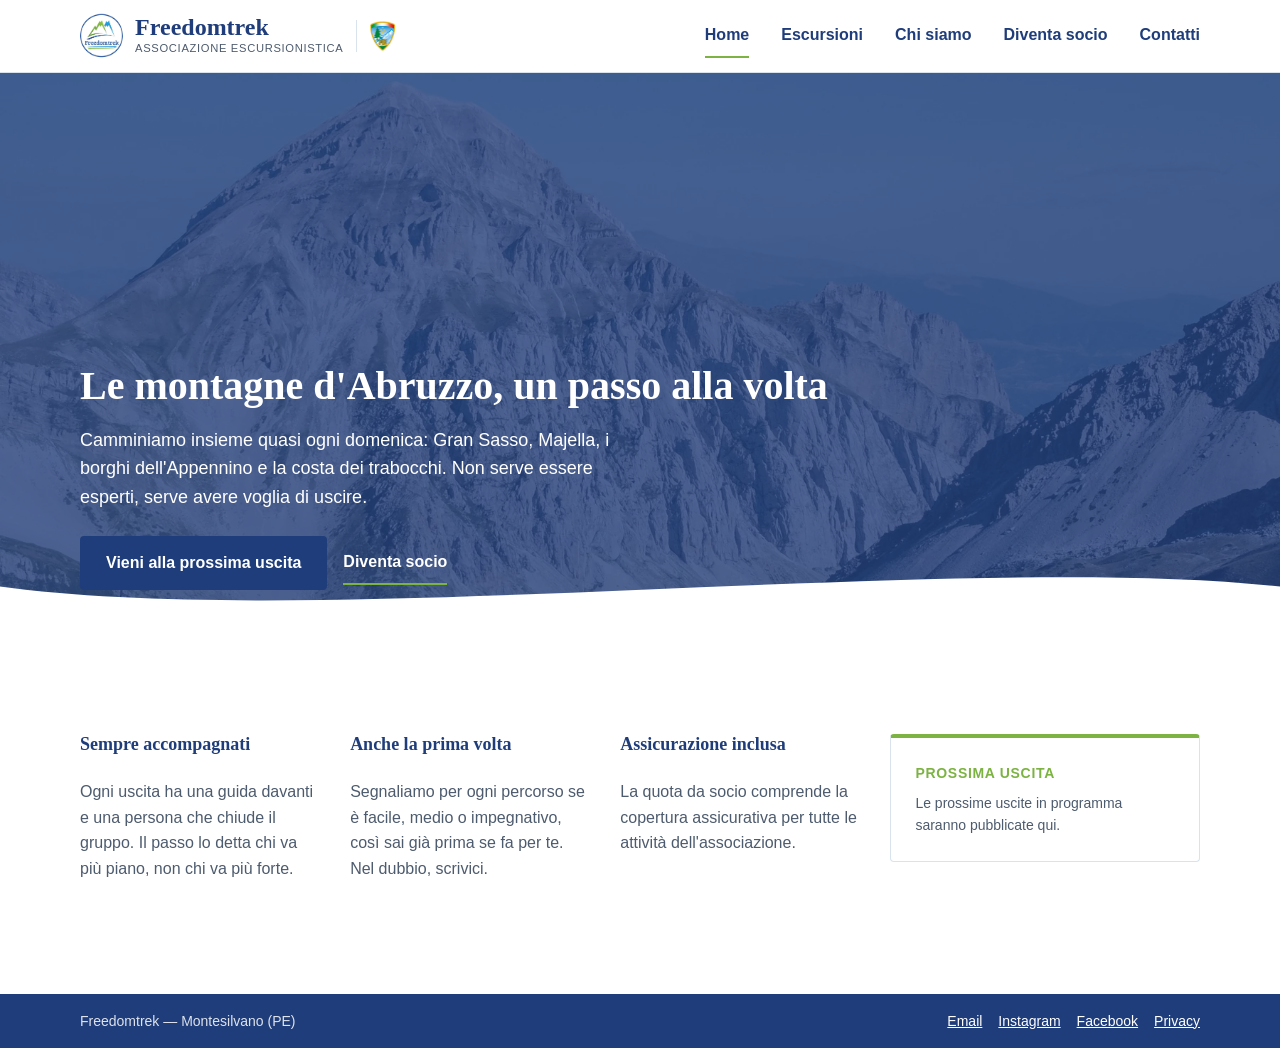
==== index.html @ 61478178 "pagine complete, hero responsive, fix layout mobile" ====
<!DOCTYPE html>
<html lang="it">
<head>
  <meta charset="UTF-8">
  <meta name="viewport" content="width=device-width, initial-scale=1.0">
  <title>Freedomtrek — Escursionismo in Abruzzo</title>
  <meta name="description" content="Freedomtrek, associazione di promozione sociale escursionistica di Montesilvano (PE). Uscite in Abruzzo tra Gran Sasso, Majella e costa dei trabocchi.">
  <link rel="stylesheet" href="style.css">
  <link rel="icon" type="image/png" href="assets/img/loghi/logo_freedomtrek.png">
  <link rel="canonical" href="https://freedomtrek.it/">
  <meta name="robots" content="index, follow">
  <meta property="og:type" content="website">
  <meta property="og:site_name" content="Freedomtrek">
  <meta property="og:locale" content="it_IT">
  <meta property="og:title" content="Freedomtrek — Escursionismo in Abruzzo">
  <meta property="og:description" content="Freedomtrek, associazione di promozione sociale escursionistica di Montesilvano (PE). Uscite in Abruzzo tra Gran Sasso, Majella e costa dei trabocchi.">
  <meta property="og:url" content="https://freedomtrek.it/">
  <meta property="og:image" content="https://freedomtrek.it/assets/img/og-home.jpg">
  <meta property="og:image:width" content="1200">
  <meta property="og:image:height" content="630">
  <meta name="twitter:card" content="summary_large_image">
  <meta name="twitter:title" content="Freedomtrek — Escursionismo in Abruzzo">
  <meta name="twitter:description" content="Freedomtrek, associazione di promozione sociale escursionistica di Montesilvano (PE). Uscite in Abruzzo tra Gran Sasso, Majella e costa dei trabocchi.">
  <meta name="twitter:image" content="https://freedomtrek.it/assets/img/og-home.jpg">
</head>
<body>

  <header class="site-header">
    <div class="container header-inner">
      <div class="brand">
        <a href="index.html" class="logo">
          <img src="assets/img/loghi/logo_freedomtrek.png" alt="Freedomtrek" width="36" height="40">
        </a>
        <a href="index.html" class="brand-text">
          <span class="brand-name">Freedomtrek</span>
          <span class="brand-tagline">Associazione escursionistica</span>
        </a>
        <span class="affiliation">
          <img src="assets/img/loghi/logo_fie.png" alt="Affiliati alla FIE, Federazione Italiana Escursionismo" width="28" height="32">
        </span>
      </div>

      <input type="checkbox" id="nav-toggle" class="nav-toggle" aria-label="Apri il menu di navigazione" aria-expanded="false">
      <label for="nav-toggle" class="nav-toggle-label">
        <span></span>
        <span></span>
        <span></span>
      </label>

      <nav class="site-nav" aria-label="Navigazione principale">
        <ul>
          <li><a href="index.html" class="is-active" aria-current="page">Home</a></li>
          <li><a href="escursioni.html">Escursioni</a></li>
          <li><a href="chi-siamo.html">Chi siamo</a></li>
          <li><a href="diventa-socio.html">Diventa socio</a></li>
          <li><a href="contatti.html">Contatti</a></li>
        </ul>
      </nav>
    </div>
  </header>

  <main>

    <section class="hero">
      <div class="hero-media">
        <img
          src="assets/img/hero-1200.webp"
          srcset="assets/img/hero-600.webp 600w, assets/img/hero-1200.webp 1200w, assets/img/hero-1800.webp 1800w"
          sizes="100vw"
          alt="Vista dall'alto su una cima rocciosa dell'Appennino abruzzese e la vallata sottostante"
          width="1200"
          height="1500"
          fetchpriority="high">
      </div>
      <div class="container hero-content">
        <h1>Le montagne d'Abruzzo, un passo alla volta</h1>
        <p class="hero-subtitle">
          Camminiamo insieme quasi ogni domenica: Gran Sasso, Majella, i
          borghi dell'Appennino e la costa dei trabocchi. Non serve essere
          esperti, serve avere voglia di uscire.
        </p>
        <div class="hero-actions">
          <a href="escursioni.html" class="btn btn-primary">Vieni alla prossima uscita</a>
          <a href="diventa-socio.html" class="link-underline">Diventa socio</a>
        </div>
      </div>
      <svg class="hero-wave" viewBox="0 0 1440 80" preserveAspectRatio="none" aria-hidden="true">
        <path d="M0,40 C360,90 1080,0 1440,40 L1440,80 L0,80 Z"></path>
      </svg>
    </section>

    <section class="section">
      <div class="container home-highlights">
        <div class="highlight-item">
          <span class="dot dot--green" aria-hidden="true"></span>
          <h2>Sempre accompagnati</h2>
          <p>
            Ogni uscita ha una guida davanti e una persona che chiude il
            gruppo. Il passo lo detta chi va più piano, non chi va più forte.
          </p>
        </div>
        <div class="highlight-item">
          <span class="dot dot--blue" aria-hidden="true"></span>
          <h2>Anche la prima volta</h2>
          <p>
            Segnaliamo per ogni percorso se è facile, medio o impegnativo,
            così sai già prima se fa per te. Nel dubbio, scrivici.
          </p>
        </div>
        <div class="highlight-item">
          <span class="dot dot--primary" aria-hidden="true"></span>
          <h2>Assicurazione inclusa</h2>
          <p>
            La quota da socio comprende la copertura assicurativa per tutte
            le attività dell'associazione.
          </p>
        </div>

        <!-- La prossima uscita in evidenza verrà popolata via JS
             leggendo i dati delle escursioni. Nessun JSON ancora presente. -->
        <div class="next-hike-card">
          <span class="next-hike-label">Prossima uscita</span>
          <div class="next-hike-details">
            <p>Le prossime uscite in programma saranno pubblicate qui.</p>
          </div>
        </div>
      </div>
    </section>

  </main>

  <footer class="site-footer">
    <div class="container footer-inner">
      <p>Freedomtrek — Montesilvano (PE)</p>
      <ul class="footer-links">
        <li><a href="mailto:freedomtrekaps23@gmail.com">Email</a></li>
        <li><a href="https://www.instagram.com/freedomtrekaps/" target="_blank" rel="noopener noreferrer">Instagram</a></li>
        <li><a href="https://www.facebook.com/profile.php?id=100091580618209" target="_blank" rel="noopener noreferrer">Facebook</a></li>
        <li><a href="privacy.html">Privacy</a></li>
      </ul>
    </div>
  </footer>

  <script type="application/ld+json">
  {
    "@context": "https://schema.org",
    "@type": "SportsOrganization",
    "name": "Freedomtrek",
    "alternateName": "Freedomtrek APS",
    "url": "https://freedomtrek.it/",
    "logo": "https://freedomtrek.it/assets/img/loghi/logo_freedomtrek.png",
    "image": "https://freedomtrek.it/assets/img/loghi/logo_freedomtrek.png",
    "email": "freedomtrekaps23@gmail.com",
    "telephone": "+39 338 481 3915",
    "address": {
      "@type": "PostalAddress",
      "addressLocality": "Montesilvano",
      "addressRegion": "PE",
      "addressCountry": "IT"
    },
    "sameAs": [
      "https://www.instagram.com/freedomtrekaps/",
      "https://www.facebook.com/profile.php?id=100091580618209"
    ],
    "memberOf": {
      "@type": "SportsOrganization",
      "name": "FIE - Federazione Italiana Escursionismo"
    }
  }
  </script>

  <script>
    document.getElementById('nav-toggle').addEventListener('change', function () {
      this.setAttribute('aria-expanded', this.checked);
    });
  </script>

</body>
</html>
---- style.css ----
/* =========================================================
   Freedomtrek — foglio di stile condiviso
   Mobile first. Breakpoint: 640px e 1024px, nessun altro.
   ========================================================= */

:root {
  /* --- Colori --- */
  --color-primary: #1F3D7A;      /* blu scuro: testi, header, pulsanti primari */
  --color-primary-rgb: 31, 61, 122; /* stesso blu, per l'overlay semitrasparente sull'hero */
  --color-primary-dark: #142a57; /* hover/focus su elementi primari */
  --color-accent-blue: #4A9BD1;  /* azzurro logo: elementi decorativi (bordi, sfondi, pallini) */
  --color-accent-blue-hover: #346C92;         /* azzurro scurito: testo hover/focus su sfondi chiari, 5.67:1 su bianco */
  --color-accent-blue-hover-on-dark: #92C3E3; /* azzurro schiarito: testo hover/focus su sfondi scuri, 5.55:1 su blu primario */
  --color-accent-green: #7CB342; /* verde logo: accenti, badge, dettagli */

  --color-bg: #ffffff;
  --color-bg-alt: #eaf4fb;       /* azzurro molto tenue: sezioni in evidenza */
  --color-bg-footer: #f4f7fa;

  --color-text: #1a2433;         /* quasi nero, leggibile su bianco */
  --color-text-muted: #4d5b6e;
  --color-text-on-primary: #ffffff;
  --color-text-on-primary-muted: rgba(255, 255, 255, 0.85); /* testo corrente su sfondo blu scuro (footer) */

  --color-border: #d8e3ee;
  --color-focus: #4A9BD1;

  /* --- Tipografia --- */
  --font-serif: Georgia, "Times New Roman", Times, serif;
  --font-sans: -apple-system, BlinkMacSystemFont, "Segoe UI", Roboto, Helvetica, Arial, sans-serif;

  --font-size-base: 1rem;
  --font-size-sm: 0.875rem;
  --font-size-lg: 1.125rem;
  --font-size-xl: 1.5rem;
  --font-size-2xl: 2rem;
  --font-size-3xl: 2.5rem;

  --line-height-base: 1.6;
  --line-height-heading: 1.2;

  /* --- Spaziature: scala coerente in rem --- */
  --space-1: 0.25rem;
  --space-2: 0.5rem;
  --space-3: 0.75rem;
  --space-4: 1rem;
  --space-5: 1.5rem;
  --space-6: 2rem;
  --space-7: 3rem;
  --space-8: 4rem;
  --space-9: 6rem;

  /* --- Layout --- */
  --container-max: 72rem;
  --container-padding: var(--space-4);
  --radius: 0.25rem;

  /* --- Interazione --- */
  --transition-fast: 150ms ease;
  --touch-target: 44px;
}

/* =========================================================
   Reset di base
   ========================================================= */

*,
*::before,
*::after {
  box-sizing: border-box;
}

html {
  height: 100%;
  -webkit-text-size-adjust: 100%;
}

body {
  display: flex;
  flex-direction: column;
  min-height: 100%;
  margin: 0;
  background-color: var(--color-bg);
  color: var(--color-text);
  font-family: var(--font-sans);
  font-size: var(--font-size-base);
  line-height: var(--line-height-base);
}

main {
  flex: 1 0 auto;
}

h1,
h2,
h3,
h4 {
  font-family: var(--font-serif);
  line-height: var(--line-height-heading);
  color: var(--color-primary);
  margin: 0 0 var(--space-4);
}

h1 {
  font-size: var(--font-size-3xl);
}

h2 {
  font-size: var(--font-size-2xl);
}

h3 {
  font-size: var(--font-size-lg);
}

p {
  margin: 0 0 var(--space-4);
}

img {
  width: 100%;
  height: auto;
  display: block;
}

a {
  color: var(--color-primary);
}

ul {
  margin: 0;
  padding: 0;
  list-style: none;
}

.container {
  max-width: var(--container-max);
  margin-inline: auto;
  padding-inline: var(--container-padding);
}

/* Focus visibile ovunque, mai rimosso senza sostituto */
a:focus-visible,
button:focus-visible,
label:focus-visible,
input:focus-visible {
  outline: 3px solid var(--color-focus);
  outline-offset: 2px;
}

@media (prefers-reduced-motion: reduce) {
  * {
    transition: none !important;
    animation: none !important;
  }
}

/* =========================================================
   Pulsanti
   ========================================================= */

.btn {
  display: inline-flex;
  align-items: center;
  justify-content: center;
  min-height: var(--touch-target);
  padding: var(--space-3) var(--space-5);
  border-radius: var(--radius);
  border: 2px solid var(--color-primary);
  font-family: var(--font-sans);
  font-size: var(--font-size-base);
  font-weight: 600;
  text-decoration: none;
  cursor: pointer;
  transition: background-color var(--transition-fast), color var(--transition-fast);
}

.btn-primary {
  background-color: var(--color-primary);
  color: var(--color-text-on-primary);
}

.btn-primary:hover,
.btn-primary:focus-visible {
  background-color: var(--color-primary-dark);
  border-color: var(--color-primary-dark);
}

.btn-secondary {
  background-color: transparent;
  color: var(--color-primary);
}

.btn-secondary:hover,
.btn-secondary:focus-visible {
  background-color: var(--color-bg-alt);
}

/* =========================================================
   Header e navigazione
   ========================================================= */

.site-header {
  background-color: var(--color-bg);
  border-bottom: 1px solid var(--color-border);
}

.header-inner {
  display: flex;
  align-items: center;
  justify-content: space-between;
  flex-wrap: wrap;
  padding-block: var(--space-3);
}

.brand {
  display: flex;
  align-items: center;
  gap: var(--space-3);
}

.logo {
  display: inline-flex;
  align-items: center;
}

.logo img {
  width: auto;
  height: 3rem;
  border-radius: 50%;
}

.brand-text {
  display: flex;
  flex-direction: column;
  text-decoration: none;
}

.brand-name {
  font-family: var(--font-serif);
  font-size: var(--font-size-xl);
  font-weight: 700;
  color: var(--color-primary);
  line-height: 1.1;
}

.brand-tagline {
  font-size: 0.7rem;
  color: var(--color-text-muted);
  text-transform: uppercase;
  letter-spacing: 0.06em;
}

.affiliation {
  display: flex;
  align-items: center;
  gap: var(--space-2);
  padding-left: var(--space-3);
  border-left: 1px solid var(--color-border);
}

.affiliation img {
  width: auto;
  height: 2rem;
}

/* Checkbox nascosta: attiva/disattiva il menu mobile senza JS */
.nav-toggle {
  position: absolute;
  opacity: 0;
  pointer-events: none;
}

.nav-toggle-label {
  display: flex;
  flex-direction: column;
  justify-content: center;
  gap: 5px;
  width: var(--touch-target);
  height: var(--touch-target);
  cursor: pointer;
}

.nav-toggle-label span {
  display: block;
  height: 2px;
  background-color: var(--color-primary);
  border-radius: 1px;
}

.site-nav {
  flex-basis: 100%;
  order: 3;
  max-height: 0;
  overflow: hidden;
  transition: max-height var(--transition-fast);
}

.nav-toggle:checked ~ .site-nav {
  max-height: 20rem;
}

.site-nav ul {
  display: flex;
  flex-direction: column;
  gap: var(--space-1);
  padding-top: var(--space-4);
}

.site-nav a {
  display: flex;
  align-items: center;
  min-height: var(--touch-target);
  color: var(--color-primary);
  text-decoration: none;
  font-weight: 600;
  border-bottom: 2px solid transparent;
  transition: border-color var(--transition-fast), color var(--transition-fast);
}

.site-nav a:hover,
.site-nav a:focus-visible {
  color: var(--color-accent-blue-hover);
  border-color: var(--color-accent-blue);
}

.site-nav a.is-active {
  color: var(--color-primary);
  border-color: var(--color-accent-green);
}

@media (min-width: 640px) {
  .nav-toggle-label {
    display: none;
  }

  .site-nav {
    flex-basis: auto;
    order: 2;
    max-height: none;
    overflow: visible;
  }

  .site-nav ul {
    flex-direction: row;
    gap: var(--space-6);
    padding-top: 0;
  }
}

/* =========================================================
   Hero
   ========================================================= */

.hero {
  position: relative;
  display: flex;
  align-items: center;
  padding-block: var(--space-7);
  min-height: 20rem;
  background-color: var(--color-primary);
}

.hero-media {
  position: absolute;
  inset: 0;
  z-index: 0;
}

.hero-media img {
  width: 100%;
  height: 100%;
  object-fit: cover;
  display: block;
}

.hero-media::after {
  content: "";
  position: absolute;
  inset: 0;
  /* Velo scuro sulla foto: garantisce almeno 4.5:1 di contrasto al
     testo bianco anche sopra le zone più chiare dell'immagine (cielo). */
  background-color: rgba(var(--color-primary-rgb), 0.78);
}

.hero-content {
  position: relative;
  z-index: 1;
  width: 100%;
  min-width: 0;
  box-sizing: border-box;
  padding-block: var(--space-6);
  color: var(--color-text-on-primary);
}

.hero h1 {
  color: var(--color-text-on-primary);
}

.hero-subtitle {
  max-width: 34rem;
  margin: 0 0 var(--space-5);
  color: var(--color-text-on-primary);
  font-size: var(--font-size-lg);
}

.hero-actions {
  display: flex;
  flex-wrap: wrap;
  align-items: center;
  gap: var(--space-4);
}

.link-underline {
  display: inline-flex;
  align-items: center;
  min-height: var(--touch-target);
  color: var(--color-text-on-primary);
  text-decoration: none;
  font-weight: 600;
  border-bottom: 2px solid var(--color-accent-green);
  transition: opacity var(--transition-fast);
}

.link-underline:hover,
.link-underline:focus-visible {
  opacity: 0.8;
}

.hero-wave {
  display: block;
  position: absolute;
  left: 0;
  right: 0;
  bottom: -1px;
  width: 100%;
  height: auto;
  z-index: 1;
  pointer-events: none;
}

.hero-wave path {
  fill: var(--color-bg);
}

@media (min-width: 640px) {
  .hero {
    overflow: hidden;
    aspect-ratio: 16 / 9;
    max-height: none;
    min-height: 22rem;
    padding-block: 0;
  }
}

@media (min-width: 1024px) {
  .hero {
    align-items: flex-end;
    aspect-ratio: 21 / 9;
    min-height: 27rem;
  }

  .hero-subtitle {
    font-size: var(--font-size-lg);
  }
}

/* =========================================================
   In evidenza: come funziona + prossima escursione
   ========================================================= */

.home-highlights {
  display: grid;
  gap: var(--space-6);
  padding-block: var(--space-8);
}

.highlight-item .dot {
  width: 2.5rem;
  height: 2.5rem;
  border-radius: 50%;
  margin-bottom: var(--space-3);
}

.highlight-item .dot--green {
  background-color: var(--color-accent-green);
}

.highlight-item .dot--blue {
  background-color: var(--color-accent-blue);
}

.highlight-item .dot--primary {
  background-color: var(--color-primary);
}

.highlight-item h2 {
  margin-bottom: var(--space-2);
  font-size: var(--font-size-lg);
}

.highlight-item p {
  color: var(--color-text-muted);
  margin-bottom: 0;
}

@media (min-width: 1024px) {
  .home-highlights {
    grid-template-columns: repeat(3, 1fr) 1.3fr;
    align-items: start;
  }
}

.next-hike-card {
  border: 1px solid var(--color-border);
  border-top: 4px solid var(--color-accent-green);
  border-radius: var(--radius);
  padding: var(--space-5);
  background-color: var(--color-bg);
}

.next-hike-label {
  display: block;
  color: var(--color-accent-green);
  text-transform: uppercase;
  font-size: var(--font-size-sm);
  font-weight: 700;
  letter-spacing: 0.05em;
  margin-bottom: var(--space-2);
}

.next-hike-card h3 {
  margin-bottom: var(--space-2);
}

.next-hike-meta {
  color: var(--color-text-muted);
  font-size: var(--font-size-sm);
  margin: 0 0 var(--space-4);
  padding-bottom: var(--space-4);
  border-bottom: 1px solid var(--color-border);
}

.next-hike-details p {
  margin-bottom: var(--space-2);
  font-size: var(--font-size-sm);
  color: var(--color-text-muted);
}

.next-hike-details p:last-child {
  margin-bottom: 0;
}

.next-hike-details strong {
  color: var(--color-primary);
}

/* =========================================================
   Componenti di pagina condivisi (escursioni, chi-siamo,
   diventa-socio, contatti)
   ========================================================= */

.page-header {
  padding-block: var(--space-7) var(--space-6);
  background-color: var(--color-bg-alt);
  text-align: center;
}

.accent-bars {
  display: flex;
  justify-content: center;
  gap: var(--space-1);
  margin-bottom: var(--space-4);
}

.accent-bars span {
  display: block;
  width: 2.5rem;
  height: 4px;
  border-radius: 2px;
}

.accent-bars span:first-child {
  background-color: var(--color-accent-green);
}

.accent-bars span:last-child {
  background-color: var(--color-accent-blue);
}

.page-lead {
  max-width: 34rem;
  margin: 0 auto;
  color: var(--color-text-muted);
  font-size: var(--font-size-lg);
}

.section {
  padding-block: var(--space-7);
}

.section--alt {
  background-color: var(--color-bg-alt);
}

.section h2 {
  margin-bottom: var(--space-5);
}

.card-grid {
  display: grid;
  gap: var(--space-6);
}

.card {
  padding: var(--space-5);
  border: 1px solid var(--color-border);
  border-radius: var(--radius);
  background-color: var(--color-bg);
}

.card h2,
.card h3 {
  margin-bottom: var(--space-3);
  font-size: var(--font-size-lg);
}

.card p {
  color: var(--color-text-muted);
  margin-bottom: var(--space-2);
}

.card p:last-child {
  margin-bottom: 0;
}

.placeholder-note {
  color: var(--color-text-muted);
  font-style: italic;
}

@media (min-width: 1024px) {
  .card-grid--2 {
    grid-template-columns: repeat(2, 1fr);
  }

  .card-grid--3 {
    grid-template-columns: repeat(3, 1fr);
  }
}

/* =========================================================
   Elenco escursioni
   ========================================================= */

.hike-list {
  display: flex;
  flex-direction: column;
}

.tip-box {
  background-color: var(--color-bg-alt);
  border-radius: var(--radius);
  padding: var(--space-5);
  margin-top: var(--space-6);
  color: var(--color-text-muted);
}

.tip-box strong {
  color: var(--color-primary);
}

.tip-box p:last-child {
  margin-bottom: 0;
}

/* =========================================================
   Diventa socio
   ========================================================= */

.socio-grid {
  display: grid;
  gap: var(--space-7);
}

@media (min-width: 1024px) {
  .socio-grid {
    grid-template-columns: 1fr 1.2fr;
    align-items: stretch;
  }
}

.pricing-col {
  display: flex;
}

.pricing-card {
  display: flex;
  flex-direction: column;
  flex: 1;
  background-color: var(--color-primary);
  color: var(--color-text-on-primary);
  border-radius: var(--radius);
  padding: var(--space-6);
}

.pricing-benefits {
  display: flex;
  flex-direction: column;
  gap: var(--space-3);
  margin-top: var(--space-5);
  padding-top: var(--space-5);
  border-top: 1px solid rgba(255, 255, 255, 0.25);
  list-style: none;
}

.pricing-benefits li {
  position: relative;
  padding-left: calc(1.25rem + var(--space-3));
  color: var(--color-text-on-primary);
}

.pricing-benefits li::before {
  content: "";
  position: absolute;
  left: 0;
  top: 0.55em;
  width: 1.25rem;
  height: 2px;
  background-color: var(--color-accent-green);
}

.pricing-card .eyebrow {
  display: block;
  text-transform: uppercase;
  font-size: var(--font-size-sm);
  letter-spacing: 0.06em;
  opacity: 0.8;
}

.pricing-card .price {
  font-family: var(--font-serif);
  font-size: var(--font-size-3xl);
  margin: var(--space-2) 0;
}

.pricing-card .price-note {
  opacity: 0.9;
  margin: 0;
}

.steps-list {
  display: flex;
  flex-direction: column;
  gap: var(--space-4);
  margin-bottom: var(--space-6);
  list-style: none;
  counter-reset: step;
}

.steps-list li {
  position: relative;
  counter-increment: step;
  min-height: 2rem;
  padding-left: calc(2rem + var(--space-3));
  color: var(--color-text-muted);
}

.steps-list li::before {
  content: counter(step);
  position: absolute;
  left: 0;
  top: 0;
  width: 2rem;
  height: 2rem;
  border-radius: 50%;
  background-color: var(--color-primary);
  color: var(--color-text-on-primary);
  display: flex;
  align-items: center;
  justify-content: center;
  font-family: var(--font-serif);
  font-weight: 700;
  font-size: var(--font-size-sm);
}

.info-list dt {
  font-weight: 700;
  color: var(--color-primary);
}

.info-list dd {
  margin: 0 0 var(--space-3);
  color: var(--color-text-muted);
}

/* =========================================================
   Footer
   ========================================================= */

.site-footer {
  flex-shrink: 0;
  background-color: var(--color-primary);
  color: var(--color-text-on-primary-muted);
  padding-block: var(--space-4);
}

.footer-inner {
  display: flex;
  flex-direction: column;
  align-items: center;
  gap: var(--space-2);
  text-align: center;
  font-size: var(--font-size-sm);
}

.footer-inner p {
  margin: 0;
}

.site-footer a {
  color: var(--color-text-on-primary);
}

.site-footer a:hover,
.site-footer a:focus-visible {
  color: var(--color-accent-blue-hover-on-dark);
}

.footer-links {
  display: flex;
  flex-wrap: wrap;
  justify-content: center;
  gap: var(--space-1) var(--space-4);
}

.footer-links a {
  text-decoration: underline;
}

@media (min-width: 640px) {
  .footer-inner {
    flex-direction: row;
    justify-content: space-between;
    text-align: left;
  }
}
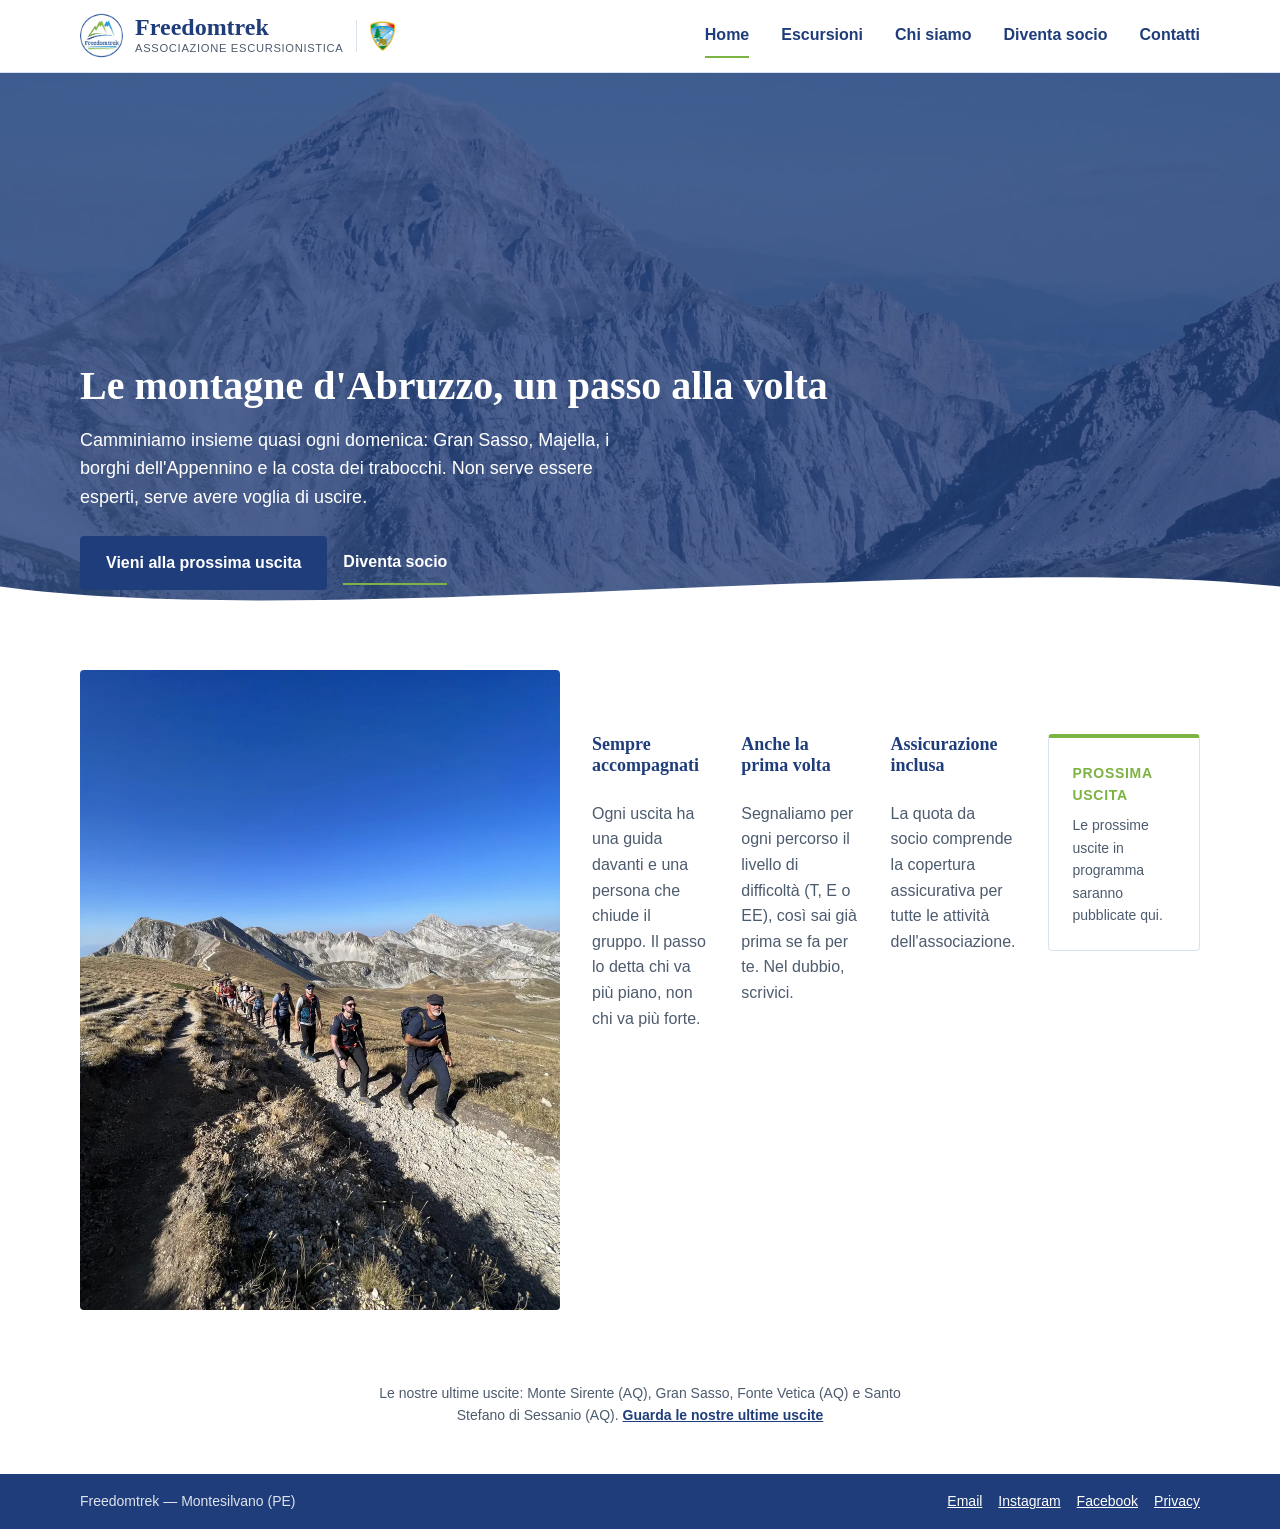
==== commit 239a2228: "aggiunte immagini e pagina escursioni passate" ====
--- a/index.html
+++ b/index.html
@@ -90,42 +90,58 @@
     </section>
 
     <section class="section">
-      <div class="container home-highlights">
-        <div class="highlight-item">
-          <span class="dot dot--green" aria-hidden="true"></span>
-          <h2>Sempre accompagnati</h2>
-          <p>
-            Ogni uscita ha una guida davanti e una persona che chiude il
-            gruppo. Il passo lo detta chi va più piano, non chi va più forte.
-          </p>
-        </div>
-        <div class="highlight-item">
-          <span class="dot dot--blue" aria-hidden="true"></span>
-          <h2>Anche la prima volta</h2>
-          <p>
-            Segnaliamo per ogni percorso se è facile, medio o impegnativo,
-            così sai già prima se fa per te. Nel dubbio, scrivici.
-          </p>
-        </div>
-        <div class="highlight-item">
-          <span class="dot dot--primary" aria-hidden="true"></span>
-          <h2>Assicurazione inclusa</h2>
-          <p>
-            La quota da socio comprende la copertura assicurativa per tutte
-            le attività dell'associazione.
-          </p>
-        </div>
+      <div class="container photo-pair">
+        <img
+          class="photo-pair-photo photo-3-4"
+          src="assets/img/gallery/monte-aquila-01.webp"
+          alt="Il gruppo Freedomtrek in fila su un sentiero di cresta del Gran Sasso"
+          width="960"
+          height="1280"
+          loading="lazy">
 
-        <!-- La prossima uscita in evidenza verrà popolata via JS
-             leggendo i dati delle escursioni. Nessun JSON ancora presente. -->
-        <div class="next-hike-card">
-          <span class="next-hike-label">Prossima uscita</span>
-          <div class="next-hike-details">
-            <p>Le prossime uscite in programma saranno pubblicate qui.</p>
+        <div class="home-highlights photo-pair-content">
+          <div class="highlight-item">
+            <span class="dot dot--green" aria-hidden="true"></span>
+            <h2>Sempre accompagnati</h2>
+            <p>
+              Ogni uscita ha una guida davanti e una persona che chiude il
+              gruppo. Il passo lo detta chi va più piano, non chi va più forte.
+            </p>
+          </div>
+          <div class="highlight-item">
+            <span class="dot dot--blue" aria-hidden="true"></span>
+            <h2>Anche la prima volta</h2>
+            <p>
+              Segnaliamo per ogni percorso il livello di difficoltà (T, E o
+              EE), così sai già prima se fa per te. Nel dubbio, scrivici.
+            </p>
+          </div>
+          <div class="highlight-item">
+            <span class="dot dot--primary" aria-hidden="true"></span>
+            <h2>Assicurazione inclusa</h2>
+            <p>
+              La quota da socio comprende la copertura assicurativa per tutte
+              le attività dell'associazione.
+            </p>
+          </div>
+
+          <!-- La prossima uscita in evidenza verrà popolata via JS
+               leggendo i dati delle escursioni. Nessun JSON ancora presente. -->
+          <div class="next-hike-card">
+            <span class="next-hike-label">Prossima uscita</span>
+            <div class="next-hike-details">
+              <p>Le prossime uscite in programma saranno pubblicate qui.</p>
+            </div>
           </div>
         </div>
       </div>
     </section>
+
+    <div class="container past-hikes-note">
+      <!-- Popolato via JS (escursioni.js) leggendo escursioni.json:
+           frase con i luoghi delle ultime uscite passate + link. -->
+      <p id="past-hikes-teaser"></p>
+    </div>
 
   </main>
 
@@ -174,6 +190,7 @@
       this.setAttribute('aria-expanded', this.checked);
     });
   </script>
+  <script src="escursioni.js" defer></script>
 
 </body>
 </html>
--- a/style.css
+++ b/style.css
@@ -12,6 +12,7 @@
   --color-accent-blue-hover: #346C92;         /* azzurro scurito: testo hover/focus su sfondi chiari, 5.67:1 su bianco */
   --color-accent-blue-hover-on-dark: #92C3E3; /* azzurro schiarito: testo hover/focus su sfondi scuri, 5.55:1 su blu primario */
   --color-accent-green: #7CB342; /* verde logo: accenti, badge, dettagli */
+  --color-accent-red: #C0392B;   /* rosso: livello EE della scala CAI */
 
   --color-bg: #ffffff;
   --color-bg-alt: #eaf4fb;       /* azzurro molto tenue: sezioni in evidenza */
@@ -54,6 +55,7 @@
   --container-max: 72rem;
   --container-padding: var(--space-4);
   --radius: 0.25rem;
+  --photo-max-width: 480px; /* larghezza massima delle foto affiancate al testo, su desktop */
 
   /* --- Interazione --- */
   --transition-fast: 150ms ease;
@@ -469,6 +471,53 @@
    In evidenza: come funziona + prossima escursione
    ========================================================= */
 
+/* Foto affiancata al testo: impilata a piena larghezza su mobile,
+   affiancata su desktop senza superare --photo-max-width. Ogni foto
+   applica anche una classe .photo-3-4 / .photo-narrow (o simile) per
+   il proprio aspect-ratio reale, senza tagli forzati. */
+.photo-pair {
+  display: flex;
+  flex-direction: column;
+  gap: var(--space-6);
+}
+
+.photo-pair-photo {
+  display: block;
+  width: 100%;
+  height: auto;
+  object-fit: cover;
+  border-radius: var(--radius);
+  flex-shrink: 0;
+}
+
+.photo-pair-content {
+  min-width: 0;
+}
+
+@media (min-width: 1024px) {
+  .photo-pair {
+    flex-direction: row;
+    align-items: flex-start;
+  }
+
+  .photo-pair-photo {
+    flex: 0 1 33%;
+    max-width: var(--photo-max-width);
+  }
+
+  .photo-pair-content {
+    flex: 1;
+  }
+}
+
+.photo-3-4 {
+  aspect-ratio: 3 / 4;
+}
+
+.photo-narrow {
+  aspect-ratio: 594 / 1321;
+}
+
 .home-highlights {
   display: grid;
   gap: var(--space-6);
@@ -555,6 +604,23 @@
   color: var(--color-primary);
 }
 
+.past-hikes-note {
+  padding-block: var(--space-5) var(--space-6);
+  text-align: center;
+}
+
+.past-hikes-note p {
+  max-width: 34rem;
+  margin-inline: auto;
+  color: var(--color-text-muted);
+  font-size: var(--font-size-sm);
+}
+
+.past-hikes-note a {
+  color: var(--color-primary);
+  font-weight: 600;
+}
+
 /* =========================================================
    Componenti di pagina condivisi (escursioni, chi-siamo,
    diventa-socio, contatti)
@@ -658,6 +724,142 @@
   flex-direction: column;
 }
 
+.hike-card {
+  display: flex;
+  flex-wrap: wrap;
+  align-items: center;
+  gap: var(--space-4);
+  padding-block: var(--space-4);
+  border-bottom: 1px solid var(--color-border);
+}
+
+.hike-card-date {
+  width: 3.5rem;
+  text-align: center;
+  flex-shrink: 0;
+}
+
+.hike-card-day {
+  display: block;
+  font-family: var(--font-serif);
+  font-size: var(--font-size-xl);
+  color: var(--color-primary);
+  line-height: 1;
+}
+
+.hike-card-month {
+  display: block;
+  font-size: 0.7rem;
+  color: var(--color-text-muted);
+  text-transform: uppercase;
+  letter-spacing: 0.06em;
+}
+
+.hike-card-body {
+  flex: 1 1 14rem;
+  min-width: 0;
+}
+
+.hike-card-title {
+  margin: 0 0 var(--space-1);
+  font-size: var(--font-size-lg);
+}
+
+.hike-card-place {
+  margin: 0;
+  color: var(--color-text-muted);
+  font-size: var(--font-size-sm);
+}
+
+.hike-card-meta {
+  display: flex;
+  flex-wrap: wrap;
+  align-items: center;
+  gap: var(--space-1) var(--space-4);
+  margin-top: var(--space-2);
+  color: var(--color-text-muted);
+  font-size: var(--font-size-sm);
+}
+
+.hike-card-difficulty {
+  display: inline-flex;
+  align-items: center;
+  gap: var(--space-2);
+  font-weight: 600;
+  color: var(--color-primary);
+}
+
+.hike-card-difficulty .dot {
+  width: 0.6rem;
+  height: 0.6rem;
+  border-radius: 50%;
+  flex-shrink: 0;
+}
+
+.hike-card .btn {
+  flex-shrink: 0;
+}
+
+.difficulty-legend {
+  margin-top: var(--space-7);
+}
+
+@media (min-width: 1024px) {
+  /* Qui la foto sta un po' più piccola che altrove: stessa variabile
+     di base, solo scalata verso il basso per questo punto specifico. */
+  .difficulty-legend .photo-pair-photo {
+    max-width: calc(var(--photo-max-width) * 0.75);
+  }
+}
+
+.difficulty-legend-list {
+  display: flex;
+  flex-direction: column;
+  gap: var(--space-5);
+  margin: var(--space-5) 0 var(--space-6);
+}
+
+.difficulty-legend-list li {
+  display: flex;
+  align-items: flex-start;
+  gap: var(--space-3);
+}
+
+.difficulty-legend-list .dot {
+  width: 0.9rem;
+  height: 0.9rem;
+  margin-top: 0.35em;
+  border-radius: 50%;
+  flex-shrink: 0;
+}
+
+.dot--t {
+  background-color: var(--color-accent-green);
+}
+
+.dot--e {
+  background-color: var(--color-accent-blue);
+}
+
+.dot--ee {
+  background-color: var(--color-accent-red);
+}
+
+.difficulty-legend-list strong {
+  display: block;
+  color: var(--color-primary);
+  margin-bottom: var(--space-1);
+}
+
+.difficulty-legend-list p {
+  margin: 0;
+  color: var(--color-text-muted);
+}
+
+.difficulty-legend-note {
+  color: var(--color-text-muted);
+}
+
 .tip-box {
   background-color: var(--color-bg-alt);
   border-radius: var(--radius);
@@ -672,6 +874,11 @@
 
 .tip-box p:last-child {
   margin-bottom: 0;
+}
+
+.section-footer-link {
+  margin: var(--space-6) 0 0;
+  text-align: center;
 }
 
 /* =========================================================
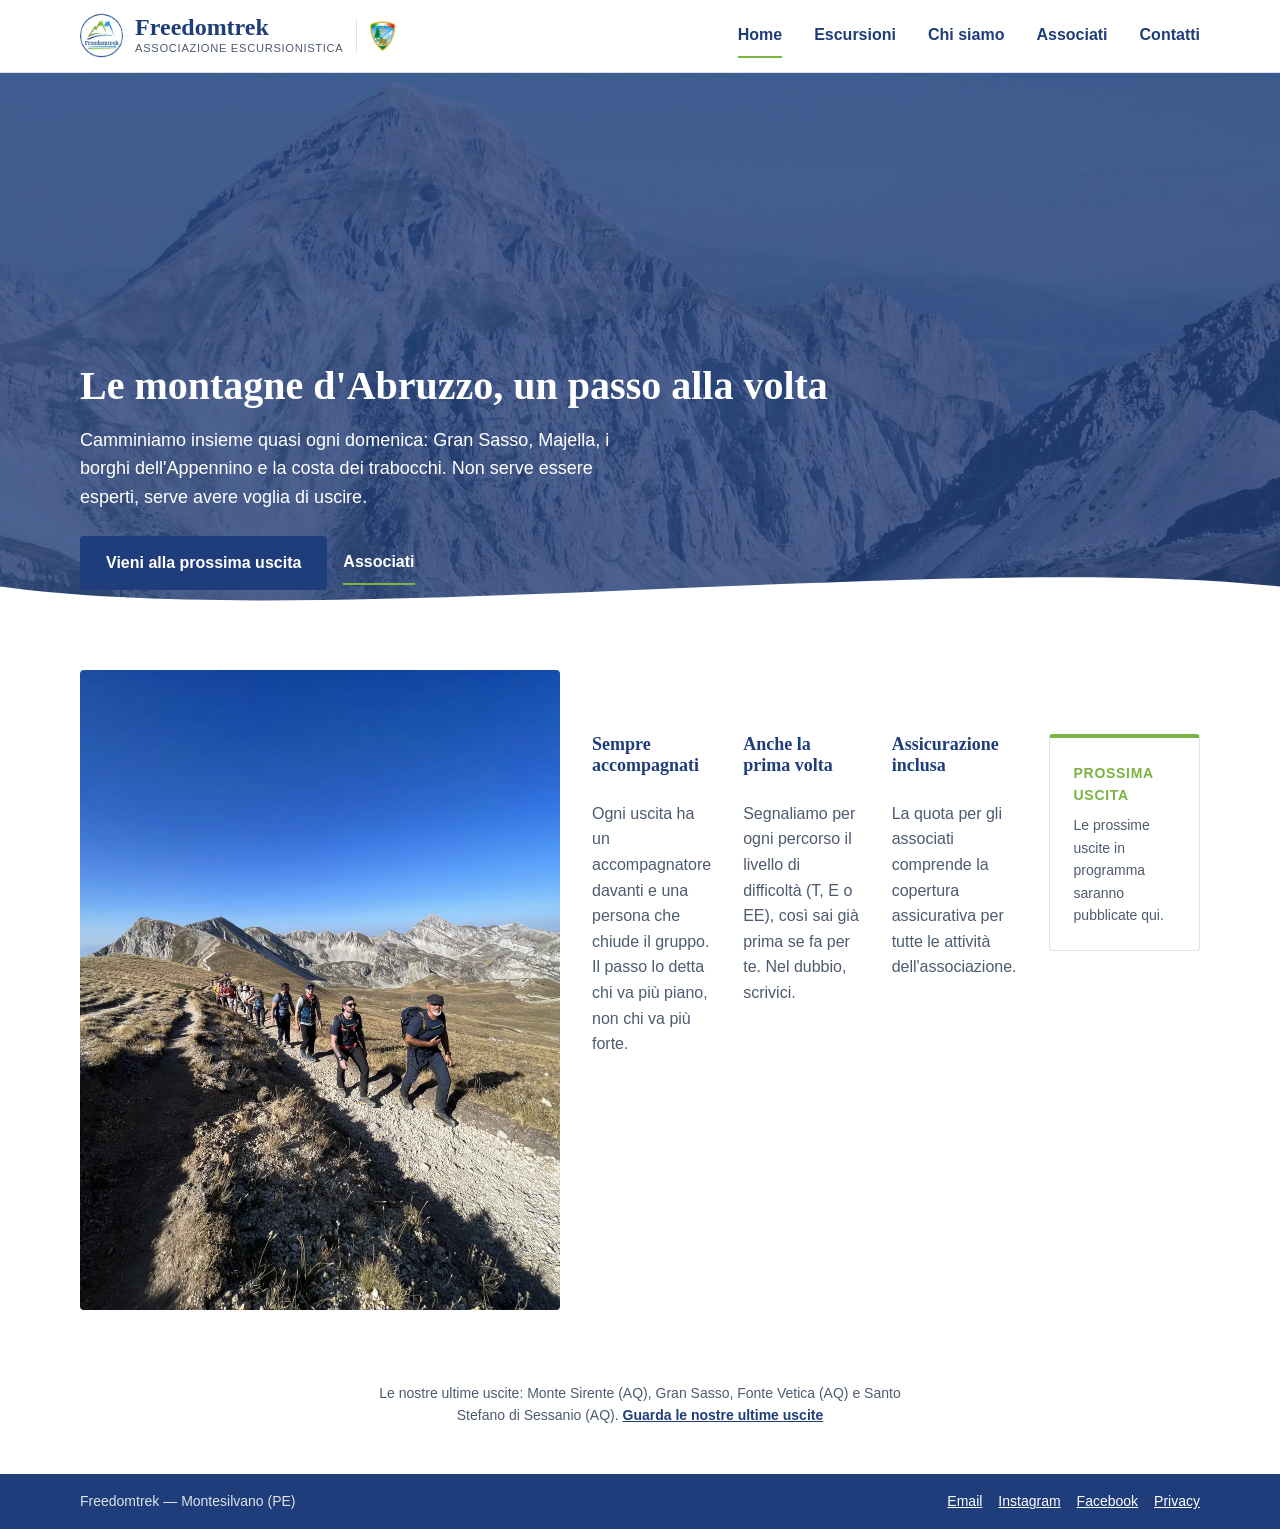
==== commit e13040d7: "Rinominato Diventa socio in Associati in tutte le pagine per coerenza terminologica" ====
--- a/index.html
+++ b/index.html
@@ -52,7 +52,7 @@
           <li><a href="index.html" class="is-active" aria-current="page">Home</a></li>
           <li><a href="escursioni.html">Escursioni</a></li>
           <li><a href="chi-siamo.html">Chi siamo</a></li>
-          <li><a href="diventa-socio.html">Diventa socio</a></li>
+          <li><a href="diventa-socio.html">Associati</a></li>
           <li><a href="contatti.html">Contatti</a></li>
         </ul>
       </nav>
@@ -81,7 +81,7 @@
         </p>
         <div class="hero-actions">
           <a href="escursioni.html" class="btn btn-primary">Vieni alla prossima uscita</a>
-          <a href="diventa-socio.html" class="link-underline">Diventa socio</a>
+          <a href="diventa-socio.html" class="link-underline">Associati</a>
         </div>
       </div>
       <svg class="hero-wave" viewBox="0 0 1440 80" preserveAspectRatio="none" aria-hidden="true">
@@ -89,7 +89,7 @@
       </svg>
     </section>
 
-    <section class="section">
+    <section class="section fade-section">
       <div class="container photo-pair">
         <img
           class="photo-pair-photo photo-3-4"
@@ -104,7 +104,7 @@
             <span class="dot dot--green" aria-hidden="true"></span>
             <h2>Sempre accompagnati</h2>
             <p>
-              Ogni uscita ha una guida davanti e una persona che chiude il
+              Ogni uscita ha un accompagnatore davanti e una persona che chiude il
               gruppo. Il passo lo detta chi va più piano, non chi va più forte.
             </p>
           </div>
@@ -120,7 +120,7 @@
             <span class="dot dot--primary" aria-hidden="true"></span>
             <h2>Assicurazione inclusa</h2>
             <p>
-              La quota da socio comprende la copertura assicurativa per tutte
+              La quota per gli associati comprende la copertura assicurativa per tutte
               le attività dell'associazione.
             </p>
           </div>
@@ -137,7 +137,7 @@
       </div>
     </section>
 
-    <div class="container past-hikes-note">
+    <div class="container past-hikes-note fade-section">
       <!-- Popolato via JS (escursioni.js) leggendo escursioni.json:
            frase con i luoghi delle ultime uscite passate + link. -->
       <p id="past-hikes-teaser"></p>
@@ -191,6 +191,7 @@
     });
   </script>
   <script src="escursioni.js" defer></script>
+  <script src="fade-in.js" defer></script>
 
 </body>
 </html>
--- a/style.css
+++ b/style.css
@@ -60,6 +60,8 @@
   /* --- Interazione --- */
   --transition-fast: 150ms ease;
   --touch-target: 44px;
+  --fade-in-duration: 300ms;  /* fade-in delle sezioni allo scroll, solo in index.html */
+  --fade-in-translate: 12px;
 }
 
 /* =========================================================
@@ -673,6 +675,39 @@
   margin-bottom: var(--space-5);
 }
 
+.fie-content {
+  max-width: 34rem;
+  margin-inline: auto;
+}
+
+.fie-logo {
+  max-width: 6rem;
+  margin: 0 auto var(--space-6);
+}
+
+.fie-list {
+  display: flex;
+  flex-direction: column;
+  gap: var(--space-3);
+  margin-bottom: var(--space-4);
+}
+
+.fie-list li {
+  position: relative;
+  padding-left: calc(1.25rem + var(--space-3));
+  color: var(--color-text);
+}
+
+.fie-list li::before {
+  content: "";
+  position: absolute;
+  left: 0;
+  top: 0.6em;
+  width: 1.25rem;
+  height: 2px;
+  background-color: var(--color-accent-green);
+}
+
 .card-grid {
   display: grid;
   gap: var(--space-6);
@@ -1052,3 +1087,32 @@
     text-align: left;
   }
 }
+
+/* =========================================================
+   Fade-in delle sezioni allo scroll (solo index.html)
+
+   Lo stato nascosto (opacity 0, spostata in basso) si applica
+   solo quando lo script fade-in.js aggiunge .fade-in-ready al
+   body: se il JS non gira, .fade-section non ha mai opacity 0
+   di default e il contenuto resta visibile.
+   ========================================================= */
+
+body.fade-in-ready .fade-section {
+  opacity: 0;
+  transform: translateY(var(--fade-in-translate));
+}
+
+body.fade-in-ready .fade-section.is-visible {
+  opacity: 1;
+  transform: translateY(0);
+  transition: opacity var(--fade-in-duration) ease-out,
+              transform var(--fade-in-duration) ease-out;
+}
+
+@media (prefers-reduced-motion: reduce) {
+  body.fade-in-ready .fade-section {
+    opacity: 1;
+    transform: none;
+    transition: none;
+  }
+}
